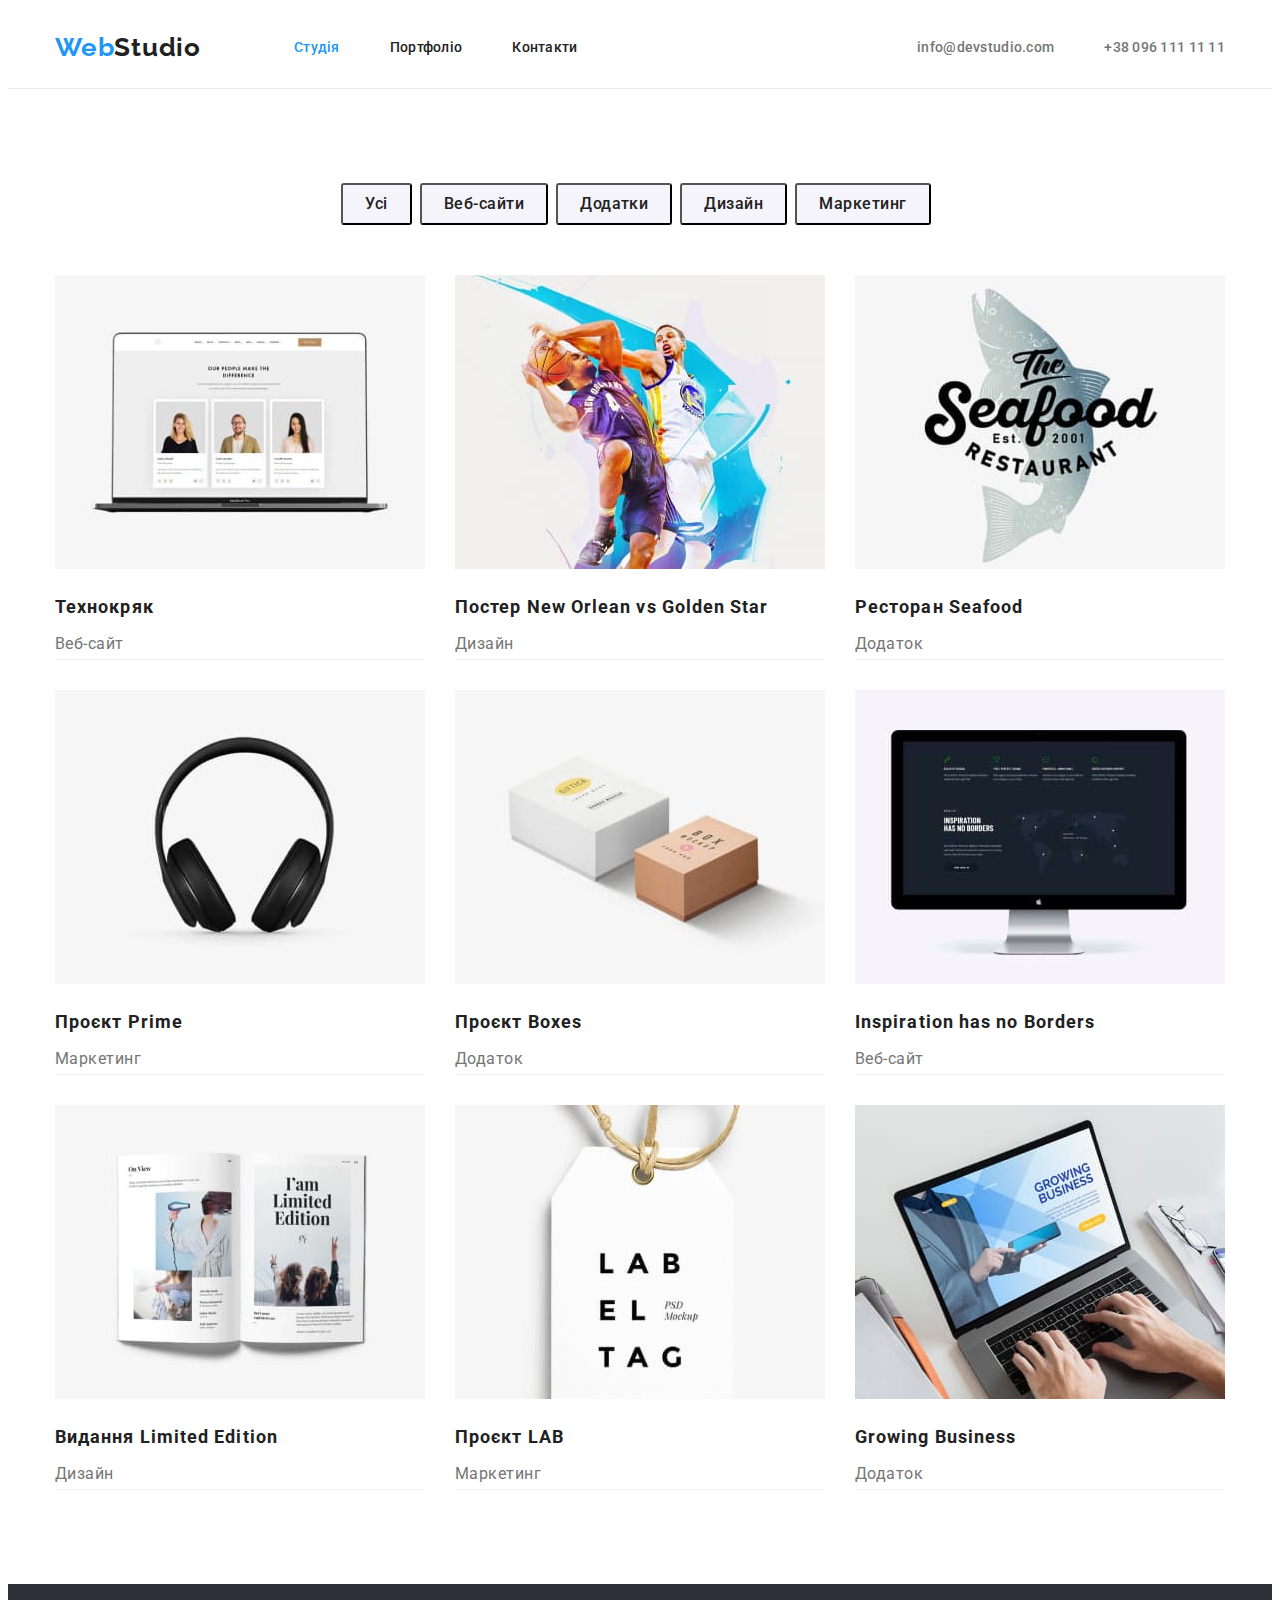
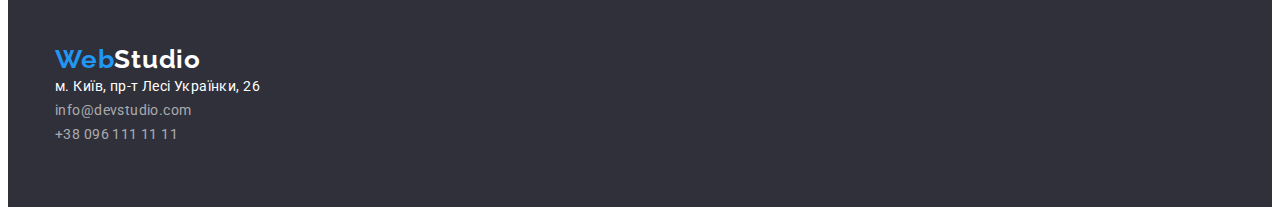
==== portfolio.html @ 6ae1452d "fix" ====
<!DOCTYPE html>
<html lang="uk">
<head>
    <meta charset="UTF-8">
    <meta http-equiv="X-UA-Compatible" content="IE=edge">
    <meta name="viewport" content="width=device-width, initial-scale=1.0">
    <title>portfolio</title>
    <link rel="preconnect" href="https://fonts.googleapis.com">
    <link rel="preconnect" href="https://fonts.gstatic.com" crossorigin>
    <link href="https://fonts.googleapis.com/css2?family=Raleway:wght@700&family=Roboto:wght@400;500;700&display=swap" rel="stylesheet">
    <link rel="stylesheet" href="https://cdnjs.cloudflare.com/ajax/libs/modern-normalize/1.1.0/modern-normalize.min.css" integrity="sha512-wpPYUAdjBVSE4KJnH1VR1HeZfpl1ub8YT/NKx4PuQ5NmX2tKuGu6U/JRp5y+Y8XG2tV+wKQpNHVUX03MfMFn9Q==" crossorigin="anonymous" referrerpolicy="no-referrer" />
    <link rel="stylesheet" href="./css/styles.css">
</head>
<body>
    

    <header class="site-header">
        <div class="container main-nove">
            <a href="./index.html" class="site-logo logo plus"><span class="site-logo logo-web">Web</span><span class="logo-studio">Studio</span></a>
        <nav>
            <ul class="site-nav list up ">
                <li class="iten"> <a href="./index.html" class="current navigetion plus">Студія</a></li>
                <li class="iten"> <a href="./portfolio.html" class="navigetion plus">Портфоліо</a></li>
                <li class="iten"> <a href="#" class="navigetion plus">Контакти</a></li>
            </ul>
        </nav>
        <ul class="contakt list up">
            <li class="iten"> <a href="mailto:info@devstudio.com" class="navigetion plus contakt mee">info@devstudio.com</a></li>
            <li class="iten"> <a href="tel:+380961111111" class="navigetion plus contakt mee">+38 096 111 11 11</a></li>
        </ul>
       </div>
       
    </header>
<section class="section">
    <div class="container">

<main>

    <h1 class="visually hidden is">Portfolio</h1>
    <ul class="list portfolio">
        <li class="iten"> <button type="button" class="btn secondary"> Усі </button></li>
        <li class="iten"> <button type="button" class="btn secondary"> Веб-сайти </button></li>
        <li class="iten"> <button type="button" class="btn secondary"> Додатки </button></li>
        <li class="iten"> <button type="button" class="btn secondary"> Дизайн </button></li>
        <li class="iten"> <button type="button" class="btn secondary"> Маркетинг </button></li>
    </ul>

    <ul class="list choice">
        <li class="iten"> 
            <a  href="#">
            <img src="./images/p1.jpg" width="370" alt="Технокряк"> 
            <h2 class="choice title">Технокряк</h2>
            <p class="choice text">Веб-сайт</p>
            </a>
       </li>
       <li class="iten"> 
        <a href="#">
            <img src="./images/p2.jpg" width="370" alt="Постер New Orlean vs Golden Star"> 
            <h2 class="choice title">Постер New Orlean vs Golden Star</h2>
            <p class="choice text">Дизайн</p>
        </a>
       </li>
       <li class="iten"> 
        <a href="#">
            <img src="./images/p3.jpg" width="370" alt="Ресторан Seafood"> 
            <h2 class="choice title">Ресторан Seafood</h2>
            <p class="choice text">Додаток</p>
        </a>    
       </li>
       <li class="iten"> 
        <a href="#">
            <img src="./images/p4.jpg" width="370" alt="Проєкт Prime"> 
            <h2 class="choice title">Проєкт Prime</h2>
            <p class="choice text">Маркетинг</p>
        </a>
       </li>
       <li class="iten"> 
        <a href="#">
            <img src="./images/p5.jpg" width="370" alt="Проєкт Boxes"> 
            <h2 class="choice title">Проєкт Boxes</h2>
            <p class="choice text">Додаток</p>
        </a>
       </li>
       <li class="iten"> 
        <a href="#">
            <img src="./images/p6.jpg" width="370" alt="Inspiration has no Borders"> 
            <h2 class="choice title" lang="en">Inspiration has no Borders</h2>
            <p class="choice text">Веб-сайт</p>
        </a>
       </li>
       <li class="iten"> 
        <a href="#">
            <img src="./images/p7.jpg" width="370" alt="Видання Limited Edition"> 
            <h2 class="choice title">Видання Limited Edition</h2>
            <p class="choice text">Дизайн</p>
        </a>
       </li>
       <li class="iten"> 
        <a href="#">
            <img src="./images/p8.jpg" width="370" alt="Проєкт LAB"> 
            <h2 class="choice title">Проєкт LAB</h2>
            <p class="choice text">Маркетинг</p>
        </a>
       </li>
       <li class="iten"> 
        <a href="#">
            <img src="./images/p9.jpg" width="370" alt="Growing Business"> 
            <h2 class="choice title" lang="en">Growing Business</h2>
            <p class="choice text">Додаток</p>
        </a>
       </li>
    </ul>
</div>
</section>

</main>
<footer class="darkside">
    <div class="container down">

        <a href="./index.html" class="site-logo logo plus down"><span class="logo logo-web">Web</span><span class="logo down-studio">Studio</span></a>

    <address>
        <ul class="footer-contakt list contakt">
            <li><a class="address map" href="https://goo.gl/maps/JJp694LmXSiKLwUw6" target="_blank" rel="noopener noreferer">м. Київ, пр-т Лесі Українки, 26</a></li>
            <li><a class="address contact " href="mailto:info@devstudio.com">info@devstudio.com</a></li>
            <li><a class="address contact" href="tel:+380961111111">+38 096 111 11 11</a></li>
        </ul>
    </address>
</div>
</footer>       
</html>
---- css/styles.css ----
html{
    box-sizing: border-box;
}
*,
*::before,
*::after{
    box-sizing: inherit;
}

:root {
    --primery-text-colot: #212121;
    --button-color: #2196F3;
    --back-color: #FFFFFF;
    --sbc: #2F303A;
    --contact-color: #757575;
    --white-whis-transparency: rgba(255, 255, 255, 0.6);
    --bgr-staff: #F5F4FA;
    
}

body {
    background-color: var(--back-color);
    color: var(--primery-text-colot);
    font-family: 'Roboto', sans-serif;
}



.list{
    list-style: none;
   
}

.list a{
    text-decoration: none;
}

.big{
    text-transform: uppercase;

}
.title{
font-weight: 700;
letter-spacing: 0.03em;
}
h1,h2,h3,h4,p,ul,img{
    padding: 0;
    margin: 0;
}
img{
    display:block;
    max-width: 100%;
}
.section{
    padding-top: 94px;
    padding-bottom: 94px;
}
.container{
    width: 1200px;
    margin-left: auto;
    margin-right: auto;
    
    padding-left: 15px;
    padding-right: 15px;
    
   
}
/*header*/
.site-nav.up{
    display: flex; 
}
.contakt.up{
    display: flex;
    margin-left: auto;
}
.container.main-nove{
    display: flex;
    align-items: center;
    
}


.logo-web{
    color: var(--button-color) ;
}

.site-logo.plus{
    font-family: 'Raleway';
    font-style: normal;
    font-weight: 700;
    font-size: 26px;
    line-height: 1.2;
    text-decoration: none;
    letter-spacing: 0.03em;
    color: var(--button-color);
    margin-right: 93px;
   
}
.site-logo.plus:last-child{
    margin: 0;
}
.site-header{
   
    border-bottom: 1px solid #ECECEC;
}
.site-nav.list .iten,
.contakt.list .iten{
    margin-right: 50px;
}
.site-nav.list .iten:last-child,
.contakt.list .iten:last-child{
    margin-right: 0;
}
.navigetion.plus {
    font-weight: 500;
    font-size: 14px;
    line-height: 1.14;
    color: var(--primery-text-colot);
    letter-spacing: 0.02em;
    padding-top: 32px;
    padding-bottom: 32px;
    display: block;
    
}

.navigetion.plus:hover,
.navigetion.plus:focus{
    color: var(--button-color)
}

.contakt.mee {
    font-weight: 500;
    font-size: 14px;
    line-height: 1.14;
    color: var(--contact-color);
    letter-spacing: 0.02em;
    
}

.site-nav a.current {
    color: var(--button-color);
}



.logo-studio
{
    color:var(--primery-text-colot);
}



/*hero*/
.darkside.hero{
    text-align: center;
    padding-top: 200px;
    padding-bottom: 200px;
}
.hero-title{
   
    font-weight: 900;
    font-size: 44px;
    line-height: 1.36;
    letter-spacing: 0.06em;
    color: var(--back-color);
    letter-spacing: 0.06em;
    margin-bottom: 30px;
    width: 696px;
    margin-left: auto;
    margin-right: auto;
    
}


.btn {
    font-family: 'Roboto';
    font-weight: 700;
    font-size: 16px;
    line-height: 1.875;
    text-align: center;
    letter-spacing: 0.06em;
    cursor: pointer;
   
    text-align: center;
    display: inline-block;
}

.btn.primery{
    color: var(--back-color);
    background-color: var(--button-color);
    border-radius: 4px;
    padding: 10px 32px;
    min-width: 216px;
    height: 50px;
}
.btn.primery:hover,
.btn.primery:focus,
.btn.primery:active{
    background-color: #188CE8;
}

.btn.secondary{
    font-family: 'Roboto';
    font-weight: 500;
    font-size: 16px;
    line-height: 1.625;
    letter-spacing: 0.03em;
    background-color: #F5F4FA;
    color: var(--primery-text-colot);
    border-radius: 3px;
    margin-right: 8px;
    padding: 6px 22px;
}

.btn.secondary:hover,
.btn.secondary:focus,
.btn.secondary:active{
    background-color: var(--button-color);
    color: var(--back-color);
}

.darkside{
    color: var(--back-color);
    background-color: var(--sbc);
}

/*feature*/
.feature.list{
    display:flex ;
    flex-wrap: wrap;
  
}

 .list-order{
    margin-right: 30px;
    width: 270px;
  
}
.list-order:nth-child(4n){
    margin: 0;
}

.feature-title{
margin-bottom: 10px;  
font-weight: 700;
font-size: 14px;
line-height: 1.14;
letter-spacing: 0.03em;



color: var(--primery-text-colot);
}

.operations-text{  
font-size: 14px;
line-height: 1.71;
color: var(--contact-color);
letter-spacing: 0.03em;

}


/*what-we-do*/

.we-do .what-we-do{
    margin-bottom: 50px;
    font-size: 36px;
    line-height: 1.16;


}
.what-we-do.title{
    text-align: center;
}
.what-we-do.list{
    display: flex;
    flex-wrap: wrap;
}
.what-we-do.iten{
    margin-right: 30px;
}
.what-we-do.iten:nth-child(3n){
    margin: 0;
}

/*staff*/
.staff{
    background-color: var(--bgr-staff);
}

.staff.list{
    display: flex;
    flex-wrap: wrap;
}

.title.staff{
    font-weight: 700;
    font-size: 36px;
    line-height: 1.16;
    letter-spacing: 0.03em;
    margin-bottom: 50px;
    text-align: center;
 

}

.staff.name{
    margin-top: 30px;
    margin-bottom: 10px;
    font-weight: 500;
    font-size: 16px;
    line-height: 1.87;
    letter-spacing: 0.03em;
    background-color: var(--back-color);
}

.staff.posicion{
    font-size: 16px;
    line-height: 19px;
    letter-spacing: 0.03em;
    color: var(--contact-color);
    background-color: var(--back-color);
    padding-bottom: 30px;
}


.downpicture{
    background-color: var(--back-color);
    margin-right: 30px;
    text-align: center;
}
.downpicture:nth-child(4n){
    margin: 0;
}

/*footer*/
.container.down{
    padding-top: 60px;
    padding-bottom: 60px;
}

.darkside{
    color: var(--back-color);
    background-color: var(--sbc);
    
}



.address.contact{
  
    font-style: normal;
    font-size: 14px;
    line-height: 1.71;
    letter-spacing: 0.03em;
    color: var(--white-whis-transparency)
}


.address.map{
  
    font-style: normal;
    font-size: 14px;
    line-height: 1.71;
    letter-spacing: 0.03em;
    color: var(--back-color);
}
.address.map:hover,
.address.map:focus,
.address.contact:focus,
.address.contact:hover{
    color: var(--button-color);
}




.logo.logo-web{
    color: var(--button-color);
    
}
.logo.down-studio{
    color: var(--back-color);
    
}

/*portfolio*/
.list.portfolio{
    display: flex;
    justify-content: center;
}
.list.portfolio .iten{
    margin-bottom: 50px;
}

.list.choice{
    color: var(--primery-text-colot);
    display: flex;
    flex-wrap: wrap;
    flex-basis: calc(100% / 3 -30px);
    margin-top: -30px;
    margin-left: -30px;
}

.list.choice .iten{
    margin-left: 30px;
    margin-top: 30px;

}
.choice.title{
    margin-top: 20px;
    margin-bottom: 4px;
    font-weight: 700;
    font-size: 18px;
    line-height: 2;
    letter-spacing: 0.06em;
    color: var(--primery-text-colot);
    

}
.choice.text{
    font-weight: 400;
    font-size: 16px;
    line-height: 1.875;
    letter-spacing: 0.03em;
    color: var(--contact-color);
    border-bottom: 1px solid #EEEEEE;
}
.visually.hidden {
    position: absolute;
    width: 1px;
    height: 1px;
    margin: -1px;
    border: 0;
    padding: 0;
    
    white-space: nowrap;
    clip-path: inset(100%);
    clip: rect(0 0 0 0);
    overflow: hidden;
  }
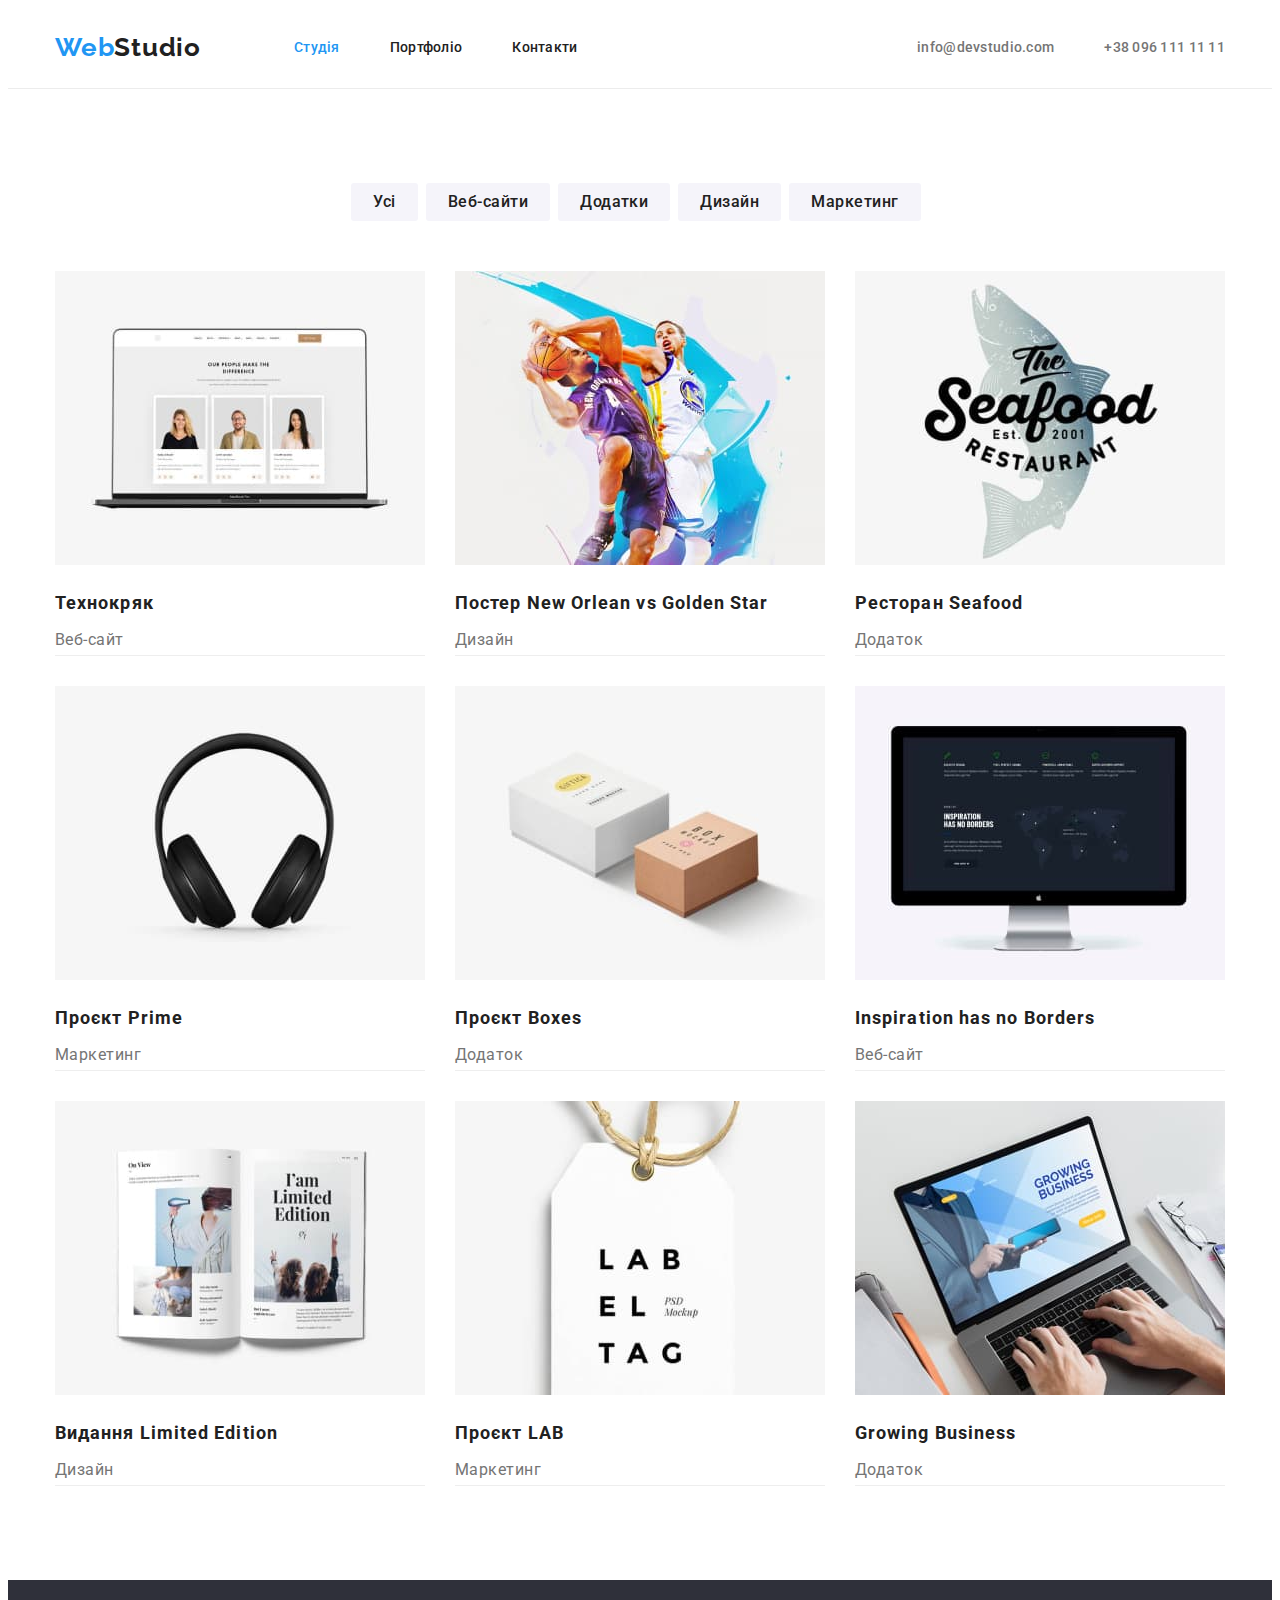
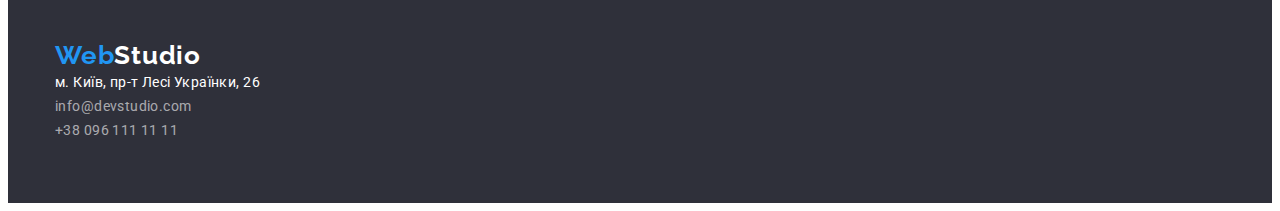
==== commit f6d39238: "fix" ====
--- a/portfolio.html
+++ b/portfolio.html
@@ -31,10 +31,11 @@
        </div>
        
     </header>
-<section class="section">
-    <div class="container">
+
 
 <main>
+    <section class="section">
+        <div class="container">
 
     <h1 class="visually hidden is">Portfolio</h1>
     <ul class="list portfolio">
@@ -111,9 +112,11 @@
        </li>
     </ul>
 </div>
+
 </section>
+</main>
 
-</main>
+
 <footer class="darkside">
     <div class="container down">
 
--- a/css/styles.css
+++ b/css/styles.css
@@ -183,6 +183,7 @@
    
     text-align: center;
     display: inline-block;
+    border:none;
 }
 
 .btn.primery{
@@ -192,6 +193,8 @@
     padding: 10px 32px;
     min-width: 216px;
     height: 50px;
+    box-shadow: 0px 4px 4px rgba(0, 0, 0, 0.15);
+    
 }
 .btn.primery:hover,
 .btn.primery:focus,
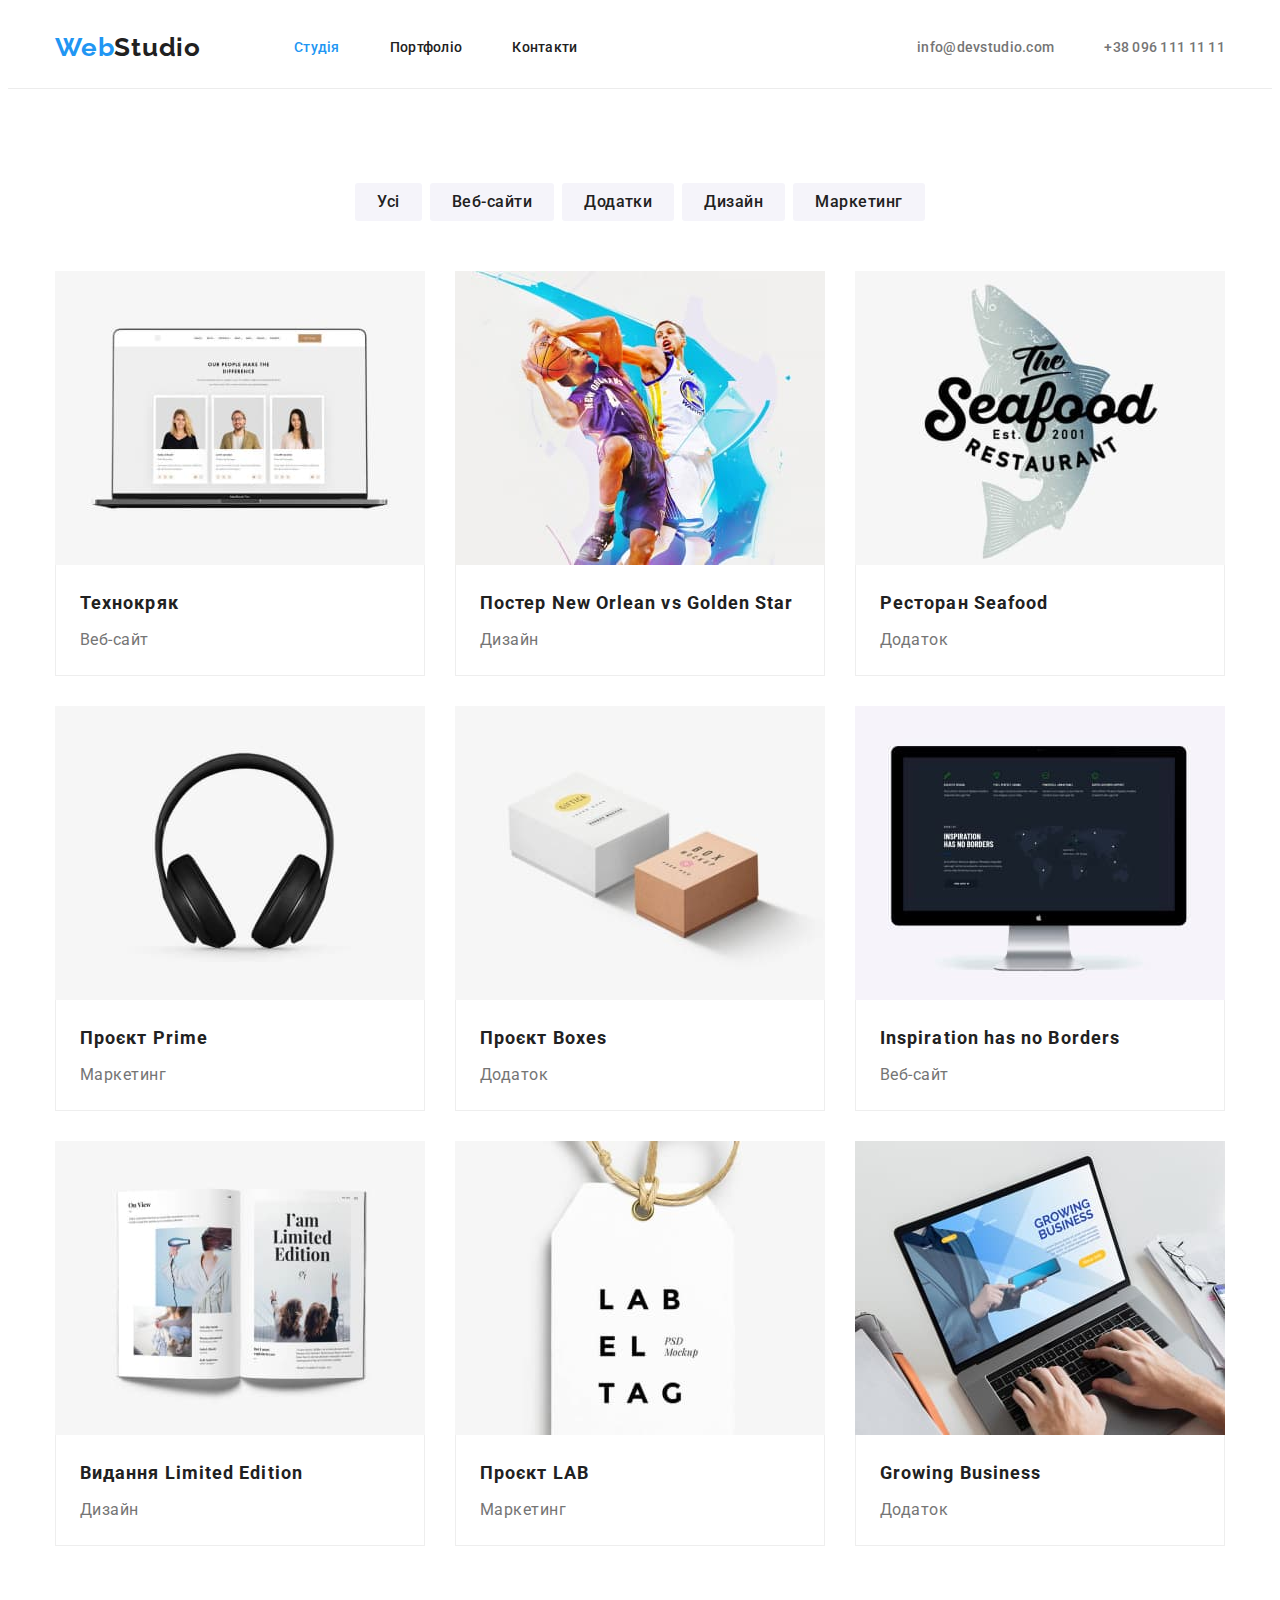
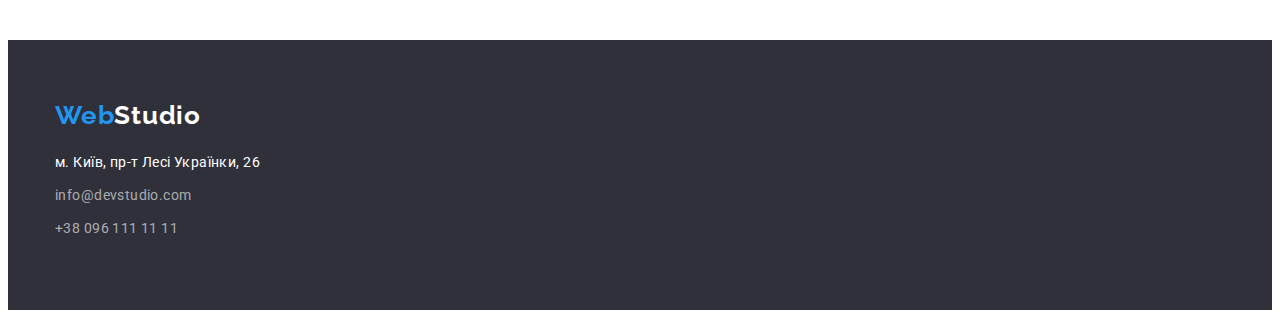
==== commit 4cc5e602: "fix" ====
--- a/portfolio.html
+++ b/portfolio.html
@@ -34,7 +34,7 @@
 
 
 <main>
-    <section class="section">
+    <section class="section portfolio">
         <div class="container">
 
     <h1 class="visually hidden is">Portfolio</h1>
@@ -50,64 +50,82 @@
         <li class="iten"> 
             <a  href="#">
             <img src="./images/p1.jpg" width="370" alt="Технокряк"> 
+        <div class="content">
             <h2 class="choice title">Технокряк</h2>
             <p class="choice text">Веб-сайт</p>
-            </a>
+        </div>
+    </a>
        </li>
        <li class="iten"> 
         <a href="#">
             <img src="./images/p2.jpg" width="370" alt="Постер New Orlean vs Golden Star"> 
+        <div class="content">
             <h2 class="choice title">Постер New Orlean vs Golden Star</h2>
             <p class="choice text">Дизайн</p>
+        </div> 
         </a>
        </li>
        <li class="iten"> 
         <a href="#">
             <img src="./images/p3.jpg" width="370" alt="Ресторан Seafood"> 
+        <div class="content">    
             <h2 class="choice title">Ресторан Seafood</h2>
             <p class="choice text">Додаток</p>
+        </div>
         </a>    
        </li>
        <li class="iten"> 
         <a href="#">
             <img src="./images/p4.jpg" width="370" alt="Проєкт Prime"> 
+        <div class="content">
             <h2 class="choice title">Проєкт Prime</h2>
             <p class="choice text">Маркетинг</p>
+        </div>
         </a>
        </li>
        <li class="iten"> 
         <a href="#">
             <img src="./images/p5.jpg" width="370" alt="Проєкт Boxes"> 
+        <div class="content">    
             <h2 class="choice title">Проєкт Boxes</h2>
             <p class="choice text">Додаток</p>
+        </div>
         </a>
        </li>
        <li class="iten"> 
         <a href="#">
             <img src="./images/p6.jpg" width="370" alt="Inspiration has no Borders"> 
+        <div class="content">
             <h2 class="choice title" lang="en">Inspiration has no Borders</h2>
             <p class="choice text">Веб-сайт</p>
+        </div>
         </a>
        </li>
        <li class="iten"> 
         <a href="#">
             <img src="./images/p7.jpg" width="370" alt="Видання Limited Edition"> 
+        <div class="content">
             <h2 class="choice title">Видання Limited Edition</h2>
             <p class="choice text">Дизайн</p>
+        </div>
         </a>
        </li>
        <li class="iten"> 
         <a href="#">
             <img src="./images/p8.jpg" width="370" alt="Проєкт LAB"> 
+        <div class="content">
             <h2 class="choice title">Проєкт LAB</h2>
             <p class="choice text">Маркетинг</p>
+        </div>
         </a>
        </li>
        <li class="iten"> 
         <a href="#">
             <img src="./images/p9.jpg" width="370" alt="Growing Business"> 
+        <div class="content">
             <h2 class="choice title" lang="en">Growing Business</h2>
             <p class="choice text">Додаток</p>
+        </div>
         </a>
        </li>
     </ul>
--- a/css/styles.css
+++ b/css/styles.css
@@ -52,7 +52,6 @@
     max-width: 100%;
 }
 .section{
-    padding-top: 94px;
     padding-bottom: 94px;
 }
 .container{
@@ -211,7 +210,7 @@
     background-color: #F5F4FA;
     color: var(--primery-text-colot);
     border-radius: 3px;
-    margin-right: 8px;
+   
     padding: 6px 22px;
 }
 
@@ -232,6 +231,9 @@
     display:flex ;
     flex-wrap: wrap;
   
+}
+.container.feature{
+    margin-top: 94px;
 }
 
  .list-order{
@@ -266,15 +268,12 @@
 
 /*what-we-do*/
 
-.we-do .what-we-do{
+
+.what-we-do.title{
+    text-align: center;
     margin-bottom: 50px;
     font-size: 36px;
     line-height: 1.16;
-
-
-}
-.what-we-do.title{
-    text-align: center;
 }
 .what-we-do.list{
     display: flex;
@@ -341,8 +340,13 @@
 .container.down{
     padding-top: 60px;
     padding-bottom: 60px;
-}
-
+  
+}
+.site-logo.down{
+    margin-bottom: 20px;
+    display: inline-block;
+    margin-right: o;
+}
 .darkside{
     color: var(--back-color);
     background-color: var(--sbc);
@@ -357,8 +361,11 @@
     font-size: 14px;
     line-height: 1.71;
     letter-spacing: 0.03em;
-    color: var(--white-whis-transparency)
-}
+    color: var(--white-whis-transparency);
+    display: inline-block;
+    margin-bottom: 9px;
+}
+
 
 
 .address.map{
@@ -368,12 +375,15 @@
     line-height: 1.71;
     letter-spacing: 0.03em;
     color: var(--back-color);
+    display: inline-block;
+    margin-bottom: 9px;
 }
 .address.map:hover,
 .address.map:focus,
 .address.contact:focus,
 .address.contact:hover{
     color: var(--button-color);
+ 
 }
 
 
@@ -389,19 +399,27 @@
 }
 
 /*portfolio*/
+.section.portfolio{
+    padding-top: 94px;
+}
 .list.portfolio{
     display: flex;
     justify-content: center;
+    margin-bottom: 50px;
 }
 .list.portfolio .iten{
-    margin-bottom: 50px;
+   
+    margin-right: 8px;
+}
+.list.portfolio .iten:nth-child(5n) {
+    margin: 0;
 }
 
 .list.choice{
     color: var(--primery-text-colot);
     display: flex;
     flex-wrap: wrap;
-    flex-basis: calc(100% / 3 -30px);
+   
     margin-top: -30px;
     margin-left: -30px;
 }
@@ -409,16 +427,16 @@
 .list.choice .iten{
     margin-left: 30px;
     margin-top: 30px;
+    flex-basis: calc(100% / 3 - 30px);
 
 }
 .choice.title{
-    margin-top: 20px;
-    margin-bottom: 4px;
     font-weight: 700;
     font-size: 18px;
     line-height: 2;
     letter-spacing: 0.06em;
     color: var(--primery-text-colot);
+    margin-bottom: 4px;
     
 
 }
@@ -428,7 +446,7 @@
     line-height: 1.875;
     letter-spacing: 0.03em;
     color: var(--contact-color);
-    border-bottom: 1px solid #EEEEEE;
+    
 }
 .visually.hidden {
     position: absolute;
@@ -443,8 +461,14 @@
     clip: rect(0 0 0 0);
     overflow: hidden;
   }
-
-
-  
-
-
+  .iten .content{
+    padding: 20px 24px;
+    border-bottom: 1px solid #EEEEEE;
+    border-left: 1px solid #EEEEEE;
+    border-right: 1px solid #EEEEEE;
+  }
+
+
+  
+
+
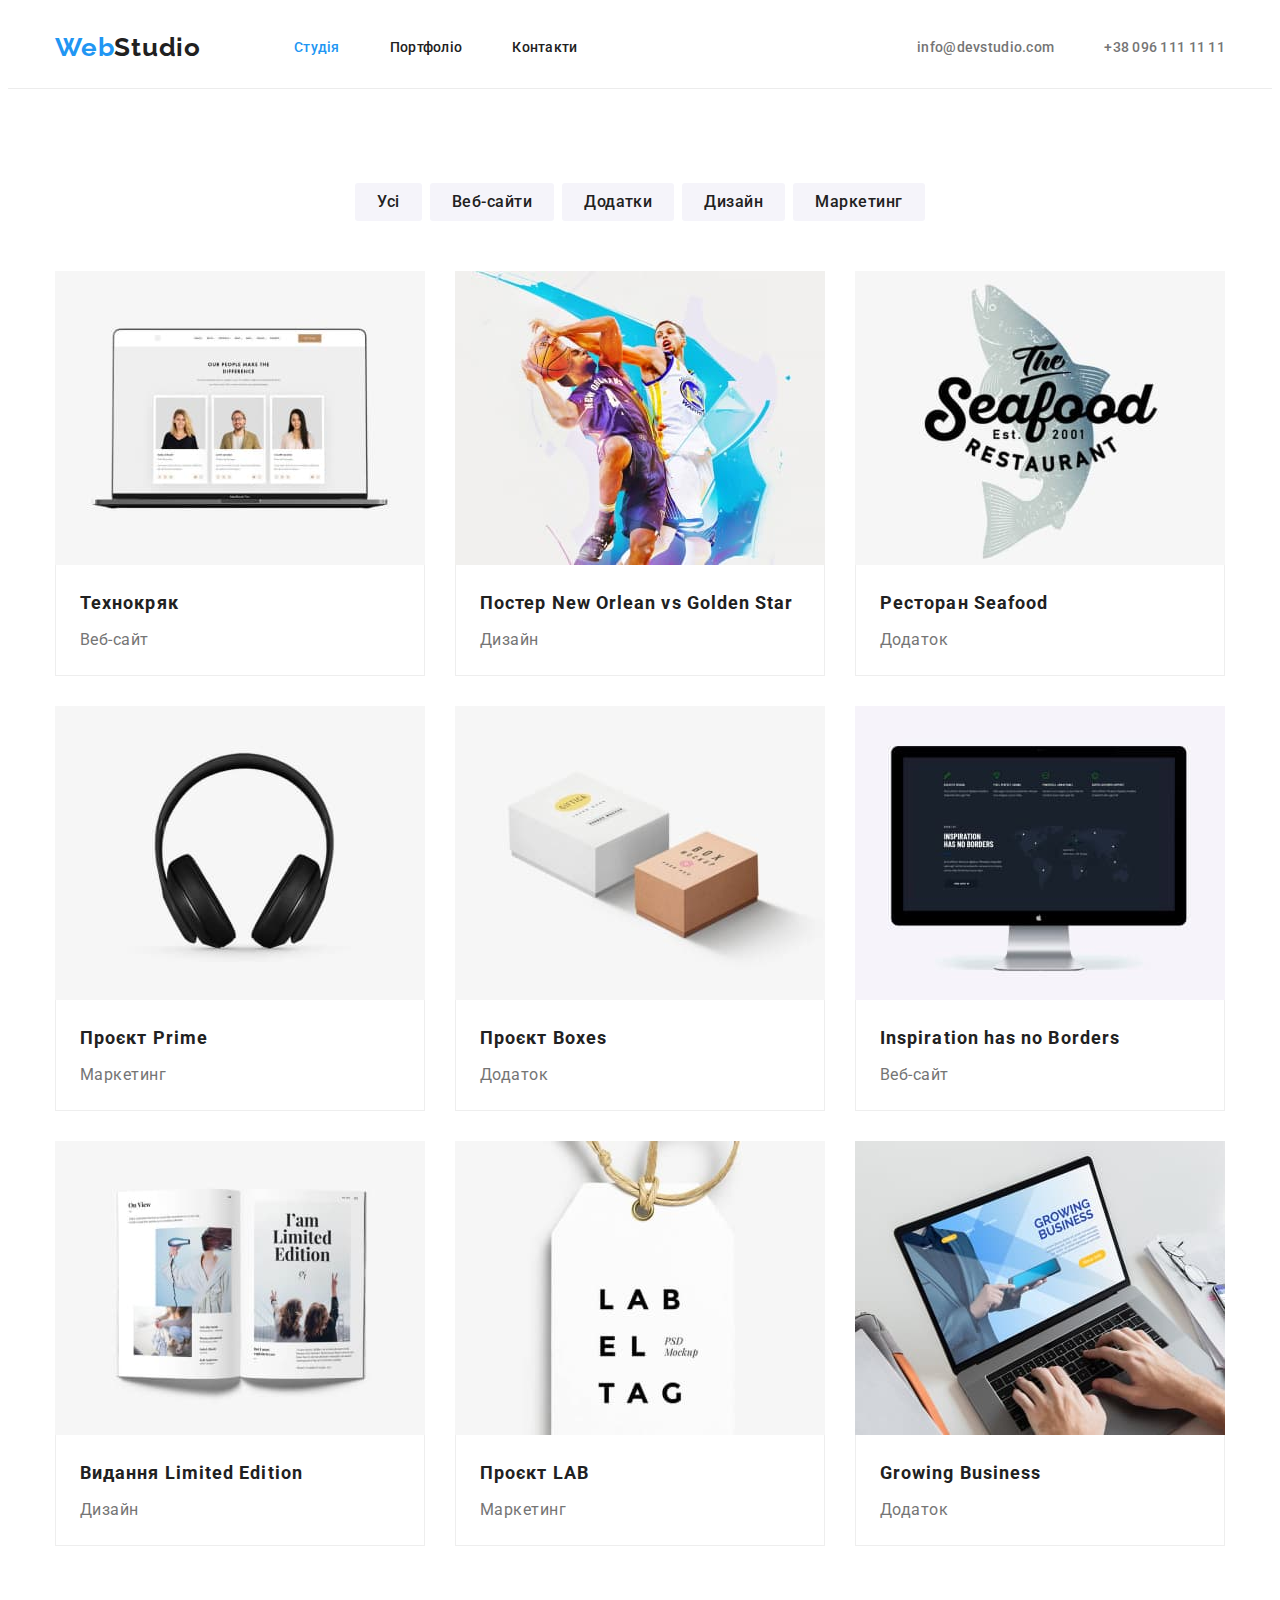
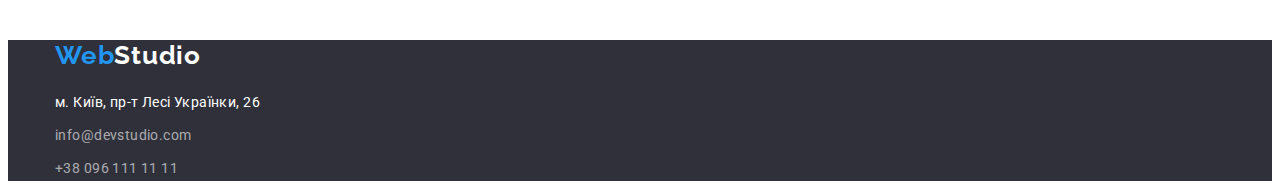
==== commit 1b2202a5: "fix" ====
--- a/portfolio.html
+++ b/portfolio.html
@@ -142,9 +142,9 @@
 
     <address>
         <ul class="footer-contakt list contakt">
-            <li><a class="address map" href="https://goo.gl/maps/JJp694LmXSiKLwUw6" target="_blank" rel="noopener noreferer">м. Київ, пр-т Лесі Українки, 26</a></li>
-            <li><a class="address contact " href="mailto:info@devstudio.com">info@devstudio.com</a></li>
-            <li><a class="address contact" href="tel:+380961111111">+38 096 111 11 11</a></li>
+            <li class="footer address"><a class="address map" href="https://goo.gl/maps/JJp694LmXSiKLwUw6" target="_blank" rel="noopener noreferer">м. Київ, пр-т Лесі Українки, 26</a></li>
+            <li class="footer address"><a class="address contact " href="mailto:info@devstudio.com">info@devstudio.com</a></li>
+            <li class="footer address"><a class="address contact" href="tel:+380961111111">+38 096 111 11 11</a></li>
         </ul>
     </address>
 </div>
--- a/css/styles.css
+++ b/css/styles.css
@@ -53,6 +53,7 @@
 }
 .section{
     padding-bottom: 94px;
+    padding-top: 94px;
 }
 .container{
     width: 1200px;
@@ -232,9 +233,6 @@
     flex-wrap: wrap;
   
 }
-.container.feature{
-    margin-top: 94px;
-}
 
  .list-order{
     margin-right: 30px;
@@ -267,7 +265,9 @@
 
 
 /*what-we-do*/
-
+.we-do.section{
+    padding-top: 0;
+}
 
 .what-we-do.title{
     text-align: center;
@@ -337,20 +337,23 @@
 }
 
 /*footer*/
-.container.down{
+.darkside.footer{
     padding-top: 60px;
     padding-bottom: 60px;
-  
-}
+}
+
 .site-logo.down{
     margin-bottom: 20px;
     display: inline-block;
-    margin-right: o;
+    margin-right: 0;
 }
 .darkside{
     color: var(--back-color);
     background-color: var(--sbc);
     
+}
+.footer.address{
+    margin-bottom: 9px;
 }
 
 
@@ -363,7 +366,6 @@
     letter-spacing: 0.03em;
     color: var(--white-whis-transparency);
     display: inline-block;
-    margin-bottom: 9px;
 }
 
 
@@ -376,7 +378,7 @@
     letter-spacing: 0.03em;
     color: var(--back-color);
     display: inline-block;
-    margin-bottom: 9px;
+  
 }
 .address.map:hover,
 .address.map:focus,
@@ -399,9 +401,7 @@
 }
 
 /*portfolio*/
-.section.portfolio{
-    padding-top: 94px;
-}
+
 .list.portfolio{
     display: flex;
     justify-content: center;
